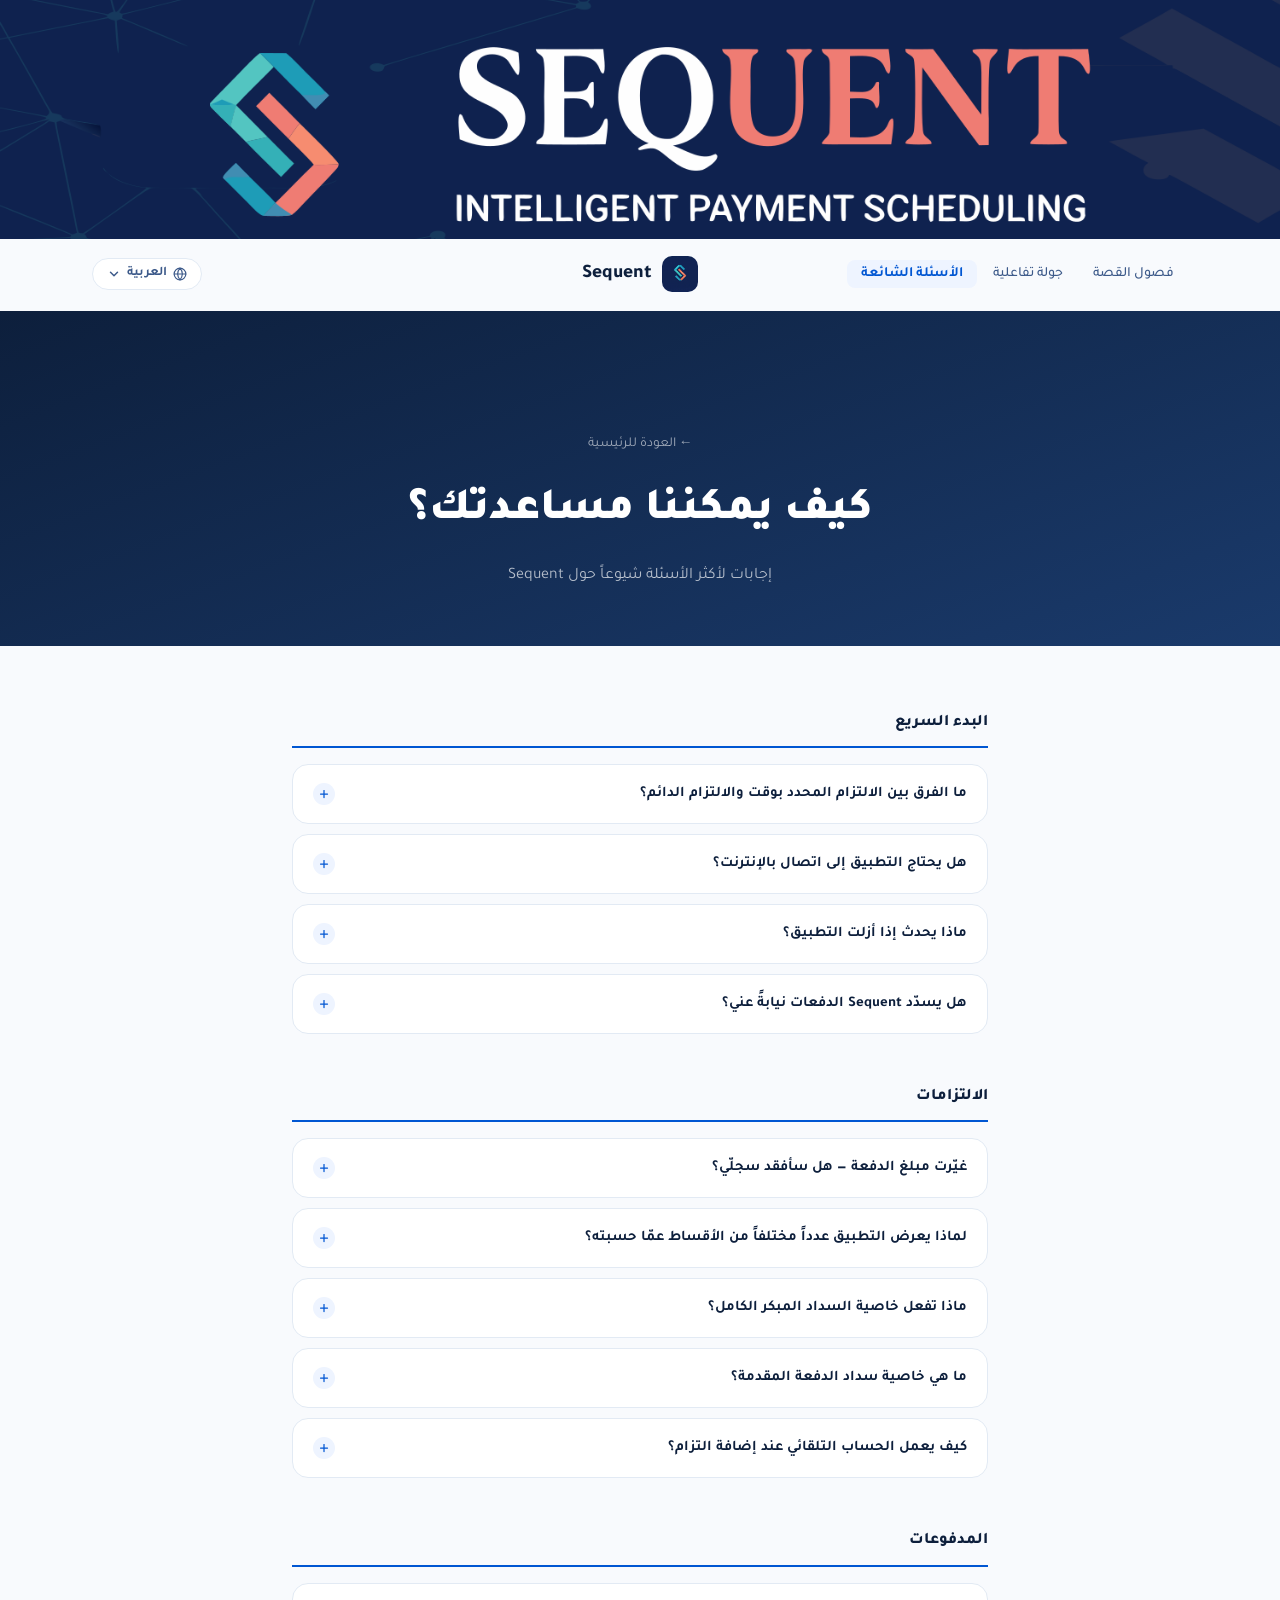
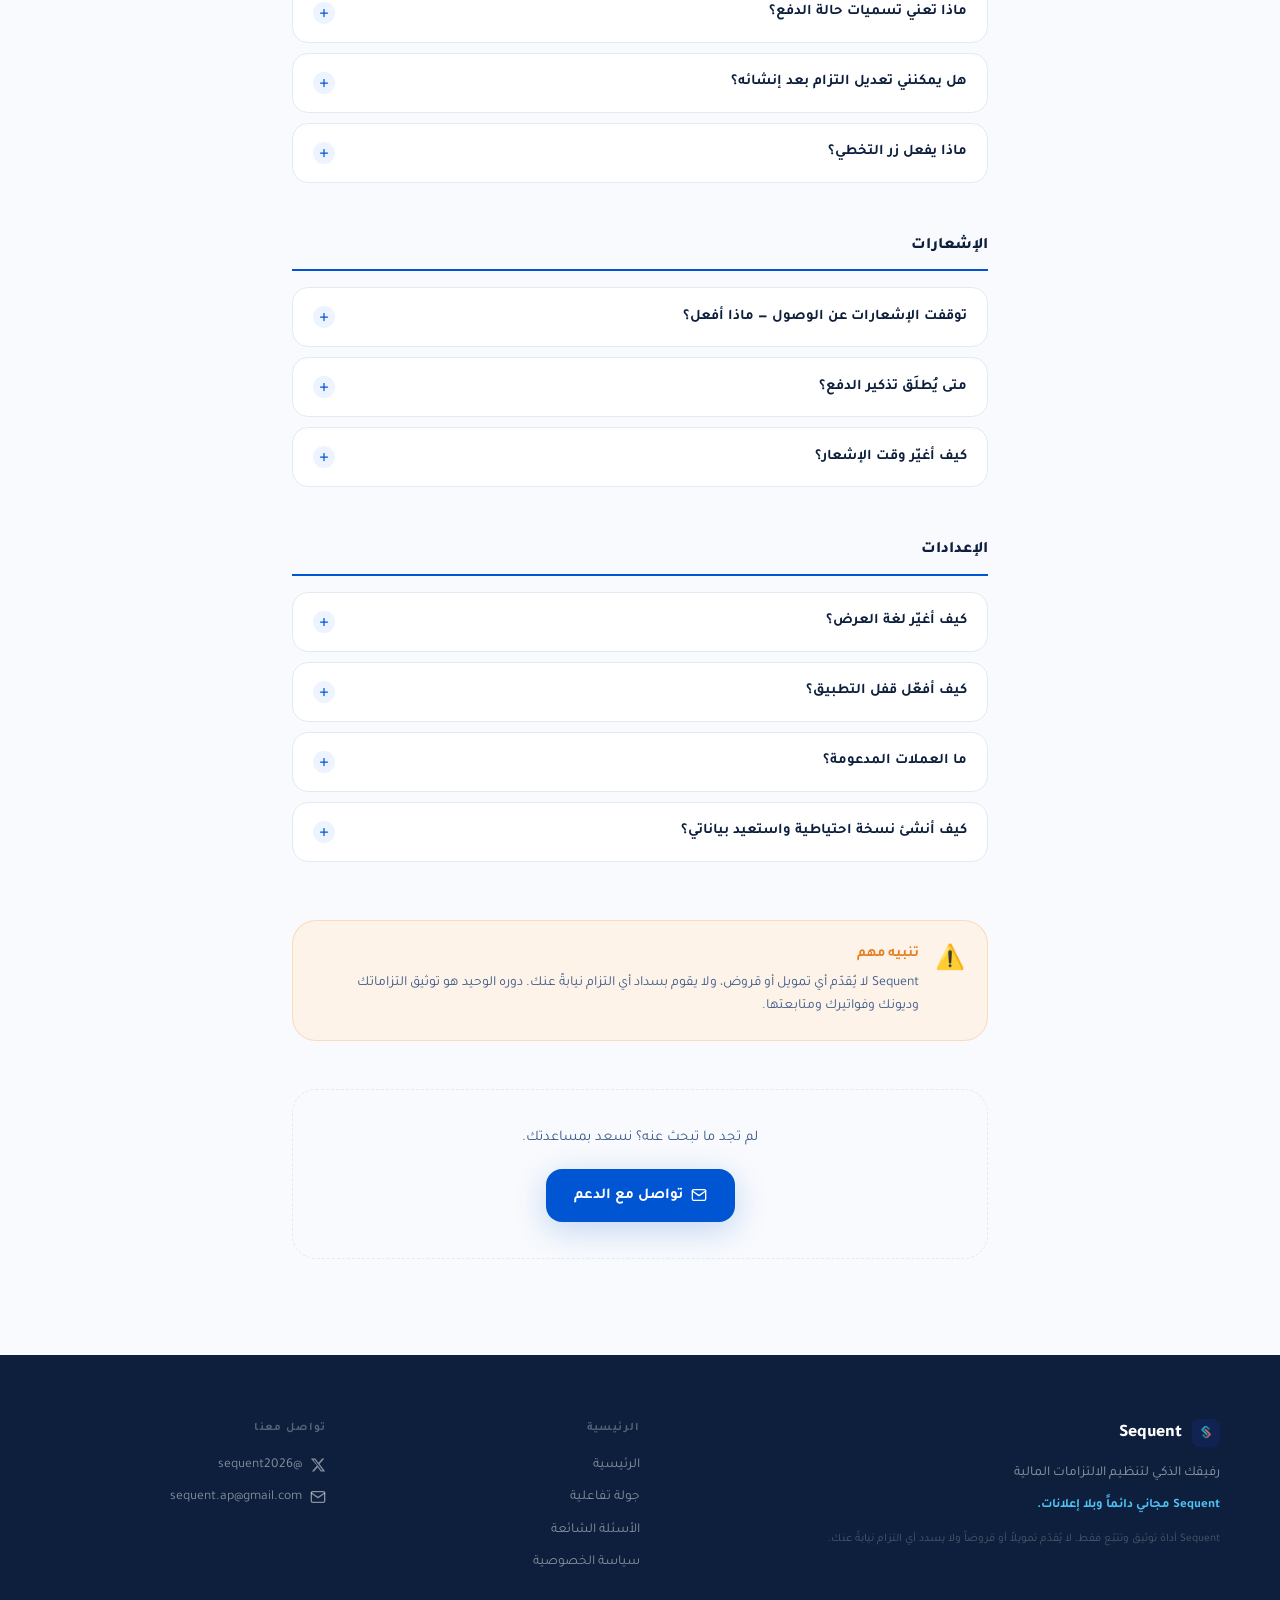
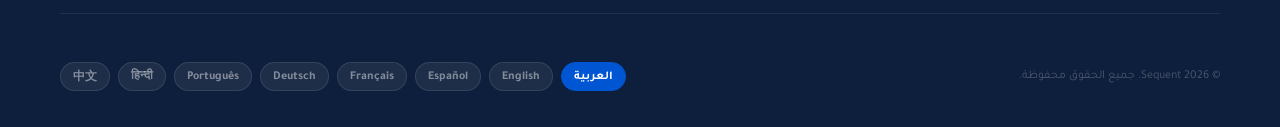
==== faq.html @ 50496442 "Update website: privacy page, i18n system, translations for 8 languages - Add privacy.html and css/p" ====
<!DOCTYPE html>
<html lang="ar" dir="rtl">
<head>
<meta charset="UTF-8">
<meta name="viewport" content="width=device-width, initial-scale=1.0">
<title>Sequent</title>
<script>
(function(){
  var l=localStorage.getItem('sq_lang')||'ar';
  document.documentElement.lang=l;
  document.documentElement.dir=l==='ar'?'rtl':'ltr';
})();
</script>
<link rel="stylesheet" href="css/main.css">
<link rel="stylesheet" href="css/faq.css">
<script src="i18n/ar.js" defer></script>
<script src="i18n/en.js" defer></script>
<script src="i18n/es.js" defer></script>
<script src="i18n/fr.js" defer></script>
<script src="i18n/de.js" defer></script>
<script src="i18n/pt.js" defer></script>
<script src="i18n/hi.js" defer></script>
<script src="i18n/zh.js" defer></script>
</head>
<body>

<div class="site-banner" id="site-banner">
  <img src="assets/images/banner.png" alt="Sequent">
</div>

<nav class="nav" id="main-nav">
  <div class="nav-inner">
    <ul class="nav-links">
      <li><a href="index.html#ch1" data-i18n="nav_story">فصول القصة</a></li>
      <li><a href="tour.html" data-i18n="nav_tour">جولة تفاعلية</a></li>
      <li><a href="faq.html" class="active" data-i18n="nav_faq">الأسئلة الشائعة</a></li>
    </ul>
    <a href="index.html" class="nav-logo">
      <img src="assets/images/app_icon.png" alt="Sequent">
      <span data-i18n="nav_logo_label">Sequent</span>
    </a>
    <div class="nav-actions">
      <div class="nav-lang-wrap">
        <button class="nav-lang-btn" id="lang-btn" aria-haspopup="true" aria-expanded="false">
          <svg viewBox="0 0 24 24" fill="none" stroke="currentColor" stroke-width="2" stroke-linecap="round" stroke-linejoin="round"><circle cx="12" cy="12" r="10"/><line x1="2" y1="12" x2="22" y2="12"/><path d="M12 2a15.3 15.3 0 0 1 4 10 15.3 15.3 0 0 1-4 10 15.3 15.3 0 0 1-4-10 15.3 15.3 0 0 1 4-10z"/></svg>
          <span id="lang-label">العربية</span>
          <svg viewBox="0 0 24 24" fill="none" stroke="currentColor" stroke-width="2.5" stroke-linecap="round" stroke-linejoin="round" width="12" height="12"><polyline points="6 9 12 15 18 9"/></svg>
        </button>
        <div class="nav-lang-dropdown" id="lang-dropdown">
          <button class="lang-opt" data-lang="ar">العربية</button>
          <button class="lang-opt" data-lang="en">English</button>
          <button class="lang-opt" data-lang="es">Español</button>
          <button class="lang-opt" data-lang="fr">Français</button>
          <button class="lang-opt" data-lang="de">Deutsch</button>
          <button class="lang-opt" data-lang="pt">Português</button>
          <button class="lang-opt" data-lang="hi">हिन्दी</button>
          <button class="lang-opt" data-lang="zh">中文</button>
        </div>
      </div>
      <button class="nav-hamburger" id="hamburger" aria-expanded="false">
        <span></span><span></span><span></span>
      </button>
    </div>
  </div>
</nav>
<div class="nav-mobile" id="mob-nav">
  <a href="index.html#ch1" data-i18n="nav_story">فصول القصة</a>
  <a href="tour.html" data-i18n="nav_tour">جولة تفاعلية</a>
  <a href="faq.html" data-i18n="nav_faq">الأسئلة الشائعة</a>
</div>

<header class="page-header">
  <div class="container">
    <a href="index.html" class="page-header-back" data-i18n="tour_back_home">← العودة للرئيسية</a>
    <h1 data-i18n="faq_hero_title">كيف يمكننا مساعدتك؟</h1>
    <p data-i18n="faq_hero_subtitle">إجابات لأكثر الأسئلة شيوعاً حول Sequent</p>
  </div>
</header>

<main class="faq-section">
  <div class="faq-wrap">
    <div class="faq-categories">

      <!-- البدء السريع -->
      <div>
        <h2 class="faq-cat-title" data-i18n="faq_cat_gs">البدء السريع</h2>
        <div class="faq-item">
          <button class="faq-q" aria-expanded="false">
            <span data-i18n="faq_gs_q1">ما الفرق بين الالتزام المحدد بوقت والالتزام الدائم؟</span>
            <span class="faq-icon"><svg viewBox="0 0 24 24" fill="none" stroke="currentColor" stroke-width="2.5" stroke-linecap="round" stroke-linejoin="round"><line x1="12" y1="5" x2="12" y2="19"/><line x1="5" y1="12" x2="19" y2="12"/></svg></span>
          </button>
          <div class="faq-a"><p data-i18n="faq_gs_a1">الالتزام المحدد بوقت له إجمالي دين ثابت وينتهي تلقائياً عند اكتمال السداد. أما الالتزام الدائم فلا تاريخ انتهاء له ويتكرر إلى أجل غير مسمى.</p></div>
        </div>
        <div class="faq-item">
          <button class="faq-q" aria-expanded="false">
            <span data-i18n="faq_gs_q2">هل يحتاج التطبيق إلى اتصال بالإنترنت؟</span>
            <span class="faq-icon"><svg viewBox="0 0 24 24" fill="none" stroke="currentColor" stroke-width="2.5" stroke-linecap="round" stroke-linejoin="round"><line x1="12" y1="5" x2="12" y2="19"/><line x1="5" y1="12" x2="19" y2="12"/></svg></span>
          </button>
          <div class="faq-a"><p data-i18n="faq_gs_a2">لا. يعمل Sequent بالكامل دون إنترنت. جميع بياناتك مخزنة بشكل خاص على جهازك.</p></div>
        </div>
        <div class="faq-item">
          <button class="faq-q" aria-expanded="false">
            <span data-i18n="faq_gs_q3">ماذا يحدث إذا أزلت التطبيق؟</span>
            <span class="faq-icon"><svg viewBox="0 0 24 24" fill="none" stroke="currentColor" stroke-width="2.5" stroke-linecap="round" stroke-linejoin="round"><line x1="12" y1="5" x2="12" y2="19"/><line x1="5" y1="12" x2="19" y2="12"/></svg></span>
          </button>
          <div class="faq-a"><p data-i18n="faq_gs_a3">ستُحذف بياناتك عند إزالة التطبيق ما لم تنشئ نسخة احتياطية أولاً.</p></div>
        </div>
        <div class="faq-item">
          <button class="faq-q" aria-expanded="false">
            <span data-i18n="faq_gs_q4">هل يسدّد Sequent الدفعات نيابةً عني؟</span>
            <span class="faq-icon"><svg viewBox="0 0 24 24" fill="none" stroke="currentColor" stroke-width="2.5" stroke-linecap="round" stroke-linejoin="round"><line x1="12" y1="5" x2="12" y2="19"/><line x1="5" y1="12" x2="19" y2="12"/></svg></span>
          </button>
          <div class="faq-a"><p data-i18n="faq_gs_a4">لا. Sequent أداة توثيق وتتبّع فقط. لا يُحوّل أموالاً ولا يتواصل مع أي جهة مالية.</p></div>
        </div>
      </div>

      <!-- الالتزامات -->
      <div>
        <h2 class="faq-cat-title" data-i18n="faq_cat_cm">الالتزامات</h2>
        <div class="faq-item">
          <button class="faq-q" aria-expanded="false">
            <span data-i18n="faq_cm_q1">غيّرت مبلغ الدفعة — هل سأفقد سجلّي؟</span>
            <span class="faq-icon"><svg viewBox="0 0 24 24" fill="none" stroke="currentColor" stroke-width="2.5" stroke-linecap="round" stroke-linejoin="round"><line x1="12" y1="5" x2="12" y2="19"/><line x1="5" y1="12" x2="19" y2="12"/></svg></span>
          </button>
          <div class="faq-a"><p data-i18n="faq_cm_a1">لا. يُعيد Sequent توليد الدفعات المستقبلية فقط. جميع الدفعات المسددة محفوظة بشكل دائم.</p></div>
        </div>
        <div class="faq-item">
          <button class="faq-q" aria-expanded="false">
            <span data-i18n="faq_cm_q2">لماذا يعرض التطبيق عدداً مختلفاً من الأقساط؟</span>
            <span class="faq-icon"><svg viewBox="0 0 24 24" fill="none" stroke="currentColor" stroke-width="2.5" stroke-linecap="round" stroke-linejoin="round"><line x1="12" y1="5" x2="12" y2="19"/><line x1="5" y1="12" x2="19" y2="12"/></svg></span>
          </button>
          <div class="faq-a"><p data-i18n="faq_cm_a2">يُقرّب Sequent دائماً للأعلى لضمان تغطية كامل الدين. القسط الأخير يُخفَّض تلقائياً.</p></div>
        </div>
        <div class="faq-item">
          <button class="faq-q" aria-expanded="false">
            <span data-i18n="faq_cm_q3">ماذا تفعل خاصية السداد المبكر الكامل؟</span>
            <span class="faq-icon"><svg viewBox="0 0 24 24" fill="none" stroke="currentColor" stroke-width="2.5" stroke-linecap="round" stroke-linejoin="round"><line x1="12" y1="5" x2="12" y2="19"/><line x1="5" y1="12" x2="19" y2="12"/></svg></span>
          </button>
          <div class="faq-a"><p data-i18n="faq_cm_a3">تُعلّم جميع الدفعات المخططة المتبقية كمسددة دفعة واحدة، وتُغلق الالتزام فوراً.</p></div>
        </div>
        <div class="faq-item">
          <button class="faq-q" aria-expanded="false">
            <span data-i18n="faq_cm_q4">ما هي خاصية سداد الدفعة المقدمة؟</span>
            <span class="faq-icon"><svg viewBox="0 0 24 24" fill="none" stroke="currentColor" stroke-width="2.5" stroke-linecap="round" stroke-linejoin="round"><line x1="12" y1="5" x2="12" y2="19"/><line x1="5" y1="12" x2="19" y2="12"/></svg></span>
          </button>
          <div class="faq-a"><p data-i18n="faq_cm_a4">تتيح لك اختيار عدة دفعات مستقبلية وتعليمها مسددة في خطوة واحدة.</p></div>
        </div>
        <div class="faq-item">
          <button class="faq-q" aria-expanded="false">
            <span data-i18n="faq_cm_q5">كيف يعمل الحساب التلقائي عند إضافة التزام؟</span>
            <span class="faq-icon"><svg viewBox="0 0 24 24" fill="none" stroke="currentColor" stroke-width="2.5" stroke-linecap="round" stroke-linejoin="round"><line x1="12" y1="5" x2="12" y2="19"/><line x1="5" y1="12" x2="19" y2="12"/></svg></span>
          </button>
          <div class="faq-a"><p data-i18n="faq_cm_a5">عند ملء أي حقلين من الثلاثة يُحسب الثالث تلقائياً.</p></div>
        </div>
      </div>

      <!-- المدفوعات -->
      <div>
        <h2 class="faq-cat-title" data-i18n="faq_cat_py">المدفوعات</h2>
        <div class="faq-item">
          <button class="faq-q" aria-expanded="false">
            <span data-i18n="faq_py_q1">ماذا تعني تسميات حالة الدفع؟</span>
            <span class="faq-icon"><svg viewBox="0 0 24 24" fill="none" stroke="currentColor" stroke-width="2.5" stroke-linecap="round" stroke-linejoin="round"><line x1="12" y1="5" x2="12" y2="19"/><line x1="5" y1="12" x2="19" y2="12"/></svg></span>
          </button>
          <div class="faq-a"><p data-i18n="faq_py_a1">مجدول: لم يحلّ موعده. مسدد: تمّ سداده. متأخر: تجاوز موعده. جزئي: سُدِّد جزء منه. متجاوَز: تم تجاوزه يدوياً.</p></div>
        </div>
        <div class="faq-item">
          <button class="faq-q" aria-expanded="false">
            <span data-i18n="faq_py_q2">هل يمكنني تعديل التزام بعد إنشائه؟</span>
            <span class="faq-icon"><svg viewBox="0 0 24 24" fill="none" stroke="currentColor" stroke-width="2.5" stroke-linecap="round" stroke-linejoin="round"><line x1="12" y1="5" x2="12" y2="19"/><line x1="5" y1="12" x2="19" y2="12"/></svg></span>
          </button>
          <div class="faq-a"><p data-i18n="faq_py_a2">نعم. افتح الالتزام، اضغط تعديل. سيُعيد التطبيق احتساب الجدول المتبقي تلقائياً.</p></div>
        </div>
        <div class="faq-item">
          <button class="faq-q" aria-expanded="false">
            <span data-i18n="faq_py_q3">ماذا يفعل زر التخطي؟</span>
            <span class="faq-icon"><svg viewBox="0 0 24 24" fill="none" stroke="currentColor" stroke-width="2.5" stroke-linecap="round" stroke-linejoin="round"><line x1="12" y1="5" x2="12" y2="19"/><line x1="5" y1="12" x2="19" y2="12"/></svg></span>
          </button>
          <div class="faq-a"><p data-i18n="faq_py_a3">التخطي يؤجّل الدفعة دون اعتبارها مسددة أو متأخرة.</p></div>
        </div>
      </div>

      <!-- الإشعارات -->
      <div>
        <h2 class="faq-cat-title" data-i18n="faq_cat_nt">الإشعارات</h2>
        <div class="faq-item">
          <button class="faq-q" aria-expanded="false">
            <span data-i18n="faq_nt_q1">توقفت الإشعارات — ماذا أفعل؟</span>
            <span class="faq-icon"><svg viewBox="0 0 24 24" fill="none" stroke="currentColor" stroke-width="2.5" stroke-linecap="round" stroke-linejoin="round"><line x1="12" y1="5" x2="12" y2="19"/><line x1="5" y1="12" x2="19" y2="12"/></svg></span>
          </button>
          <div class="faq-a"><p data-i18n="faq_nt_a1">اذهب إلى إعدادات الجهاز ← البطارية ← تحسين البطارية، وابحث عن Sequent واضبطه على "بدون تحسين".</p></div>
        </div>
        <div class="faq-item">
          <button class="faq-q" aria-expanded="false">
            <span data-i18n="faq_nt_q2">متى يُطلَق تذكير الدفع؟</span>
            <span class="faq-icon"><svg viewBox="0 0 24 24" fill="none" stroke="currentColor" stroke-width="2.5" stroke-linecap="round" stroke-linejoin="round"><line x1="12" y1="5" x2="12" y2="19"/><line x1="5" y1="12" x2="19" y2="12"/></svg></span>
          </button>
          <div class="faq-a"><p data-i18n="faq_nt_a2">قبل يوم واحد من تاريخ الاستحقاق، في وقت الإشعار الذي اخترته في الإعدادات.</p></div>
        </div>
        <div class="faq-item">
          <button class="faq-q" aria-expanded="false">
            <span data-i18n="faq_nt_q3">كيف أغيّر وقت الإشعار؟</span>
            <span class="faq-icon"><svg viewBox="0 0 24 24" fill="none" stroke="currentColor" stroke-width="2.5" stroke-linecap="round" stroke-linejoin="round"><line x1="12" y1="5" x2="12" y2="19"/><line x1="5" y1="12" x2="19" y2="12"/></svg></span>
          </button>
          <div class="faq-a"><p data-i18n="faq_nt_a3">اذهب إلى الإعدادات داخل التطبيق وحدّث وقت الإشعار المفضل لديك.</p></div>
        </div>
      </div>

      <!-- الإعدادات -->
      <div>
        <h2 class="faq-cat-title" data-i18n="faq_cat_st">الإعدادات</h2>
        <div class="faq-item">
          <button class="faq-q" aria-expanded="false">
            <span data-i18n="faq_st_q1">كيف أغيّر لغة العرض؟</span>
            <span class="faq-icon"><svg viewBox="0 0 24 24" fill="none" stroke="currentColor" stroke-width="2.5" stroke-linecap="round" stroke-linejoin="round"><line x1="12" y1="5" x2="12" y2="19"/><line x1="5" y1="12" x2="19" y2="12"/></svg></span>
          </button>
          <div class="faq-a"><p data-i18n="faq_st_a1">افتح الإعدادات واختر لغتك المفضلة. تتغير جميع نصوص التطبيق فوراً.</p></div>
        </div>
        <div class="faq-item">
          <button class="faq-q" aria-expanded="false">
            <span data-i18n="faq_st_q2">كيف أفعّل قفل التطبيق؟</span>
            <span class="faq-icon"><svg viewBox="0 0 24 24" fill="none" stroke="currentColor" stroke-width="2.5" stroke-linecap="round" stroke-linejoin="round"><line x1="12" y1="5" x2="12" y2="19"/><line x1="5" y1="12" x2="19" y2="12"/></svg></span>
          </button>
          <div class="faq-a"><p data-i18n="faq_st_a2">اذهب إلى الإعدادات وفعّل قفل التطبيق. اختر البصمة/الوجه أو رمز PIN.</p></div>
        </div>
        <div class="faq-item">
          <button class="faq-q" aria-expanded="false">
            <span data-i18n="faq_st_q3">ما العملات المدعومة؟</span>
            <span class="faq-icon"><svg viewBox="0 0 24 24" fill="none" stroke="currentColor" stroke-width="2.5" stroke-linecap="round" stroke-linejoin="round"><line x1="12" y1="5" x2="12" y2="19"/><line x1="5" y1="12" x2="19" y2="12"/></svg></span>
          </button>
          <div class="faq-a"><p data-i18n="faq_st_a3">يدعم Sequent 59 عملة تشمل العملات العربية والغربية ولاتينية وآسيوية وأفريقية.</p></div>
        </div>
        <div class="faq-item">
          <button class="faq-q" aria-expanded="false">
            <span data-i18n="faq_st_q4">كيف أنشئ نسخة احتياطية؟</span>
            <span class="faq-icon"><svg viewBox="0 0 24 24" fill="none" stroke="currentColor" stroke-width="2.5" stroke-linecap="round" stroke-linejoin="round"><line x1="12" y1="5" x2="12" y2="19"/><line x1="5" y1="12" x2="19" y2="12"/></svg></span>
          </button>
          <div class="faq-a"><p data-i18n="faq_st_a4">اذهب إلى الإعدادات ← النسخ الاحتياطي والاستعادة. يمكنك الإنشاء يدوياً أو تلقائياً كل أسبوع.</p></div>
        </div>
      </div>

      <div class="faq-disclaimer">
        <div class="faq-disclaimer-icon">⚠️</div>
        <div>
          <div class="faq-disclaimer-title" data-i18n="disclaimer_title">تنبيه مهم</div>
          <div class="faq-disclaimer-body" data-i18n="disclaimer_body">Sequent لا يُقدّم أي تمويل أو قروض، ولا يقوم بسداد أي التزام نيابةً عنك.</div>
        </div>
      </div>

      <div class="faq-contact">
        <p data-i18n="faq_contact_prompt">لم تجد ما تبحث عنه؟ نسعد بمساعدتك.</p>
        <a href="mailto:sequent.ap@gmail.com" class="btn-primary">
          <svg width="16" height="16" viewBox="0 0 24 24" fill="none" stroke="currentColor" stroke-width="2" stroke-linecap="round" stroke-linejoin="round"><path d="M4 4h16c1.1 0 2 .9 2 2v12c0 1.1-.9 2-2 2H4c-1.1 0-2-.9-2-2V6c0-1.1.9-2 2-2z"/><polyline points="22,6 12,13 2,6"/></svg>
          <span data-i18n="faq_contact_button">تواصل مع الدعم</span>
        </a>
      </div>

    </div>
  </div>
</main>

<footer class="footer">
  <div class="footer-top">
    <div>
      <div class="footer-logo"><img src="assets/images/app_icon.png" alt="Sequent"><span data-i18n="nav_logo_label">Sequent</span></div>
      <p class="footer-tagline" data-i18n="footer_tagline">رفيقك الذكي لتنظيم الالتزامات المالية.</p>
      <p class="footer-free" data-i18n="footer_free">✦ Sequent مجاني دائماً وبلا إعلانات.</p>
      <p class="footer-disc" data-i18n="footer_disclaimer">Sequent أداة توثيق وتتبع فقط.</p>
    </div>
    <div>
      <div class="footer-col-title" data-i18n="nav_home">تصفح</div>
      <div class="footer-links">
        <a href="index.html" data-i18n="footer_home">الرئيسية</a>
        <a href="tour.html" data-i18n="footer_tour">جولة تفاعلية</a>
        <a href="faq.html" data-i18n="footer_faq">الأسئلة الشائعة</a>
        <a href="privacy.html" data-i18n="footer_privacy">سياسة الخصوصية</a>
      </div>
    </div>
    <div>
      <div class="footer-col-title" data-i18n="footer_contact">تواصل معنا</div>
      <a href="https://x.com/sequent2026" target="_blank" rel="noopener" class="footer-social-link">
        <svg viewBox="0 0 24 24" fill="currentColor"><path d="M18.244 2.25h3.308l-7.227 8.26 8.502 11.24H16.17l-4.714-6.231-5.401 6.231H2.746l7.73-8.835L1.254 2.25H8.08l4.713 6.231zm-1.161 17.52h1.833L7.084 4.126H5.117z"/></svg>
        @sequent2026
      </a>
      <a href="mailto:sequent.ap@gmail.com" class="footer-social-link">
        <svg viewBox="0 0 24 24" fill="none" stroke="currentColor" stroke-width="2" stroke-linecap="round" stroke-linejoin="round"><path d="M4 4h16c1.1 0 2 .9 2 2v12c0 1.1-.9 2-2 2H4c-1.1 0-2-.9-2-2V6c0-1.1.9-2 2-2z"/><polyline points="22,6 12,13 2,6"/></svg>
        sequent.ap@gmail.com
      </a>
    </div>
  </div>
  <div class="footer-bottom">
    <span class="footer-rights" data-i18n="footer_rights">© 2026 Sequent.</span>
    <div class="footer-langs-list">
      <button class="footer-lang-item" data-lang="ar">العربية</button>
      <button class="footer-lang-item" data-lang="en">English</button>
      <button class="footer-lang-item" data-lang="es">Español</button>
      <button class="footer-lang-item" data-lang="fr">Français</button>
      <button class="footer-lang-item" data-lang="de">Deutsch</button>
      <button class="footer-lang-item" data-lang="pt">Português</button>
      <button class="footer-lang-item" data-lang="hi">हिन्दी</button>
      <button class="footer-lang-item" data-lang="zh">中文</button>
    </div>
  </div>
</footer>

<script src="js/main.js"></script>
<script>
document.querySelectorAll('.faq-q').forEach(btn => {
  btn.addEventListener('click', () => {
    const isOpen = btn.getAttribute('aria-expanded') === 'true';
    document.querySelectorAll('.faq-q').forEach(b => {
      b.setAttribute('aria-expanded','false');
      b.nextElementSibling.classList.remove('open');
    });
    if (!isOpen) {
      btn.setAttribute('aria-expanded','true');
      btn.nextElementSibling.classList.add('open');
    }
  });
});
</script>
</body>
</html>
---- css/main.css ----
/* ============================================================
   SEQUENT — Shared CSS (all pages)
   Light background + App Identity Colors + Tajawal font
   ============================================================ */
@import url('https://fonts.googleapis.com/css2?family=Tajawal:wght@300;400;500;700;800;900&display=swap');

:root {
  --navy:        #0D1F3C;
  --blue:        #0056D2;
  --blue-h:      #1A73E8;
  --blue-faint:  #EEF4FF;
  --blue-faint2: #E4EFFE;
  --gold:        #C9A84C;
  --gold-faint:  #FBF5E6;
  --bg:          #F8FAFD;
  --bg-gray:     #F1F4F9;
  --bg-white:    #FFFFFF;
  --text:        #0D1F3C;
  --text-2:      #3D5A8A;
  --text-3:      #7A90B0;
  --border:      #E2EAF4;
  --success:     #1A9E5A;
  --success-bg:  #E8F7EF;
  --danger:      #C0392B;
  --danger-bg:   #FDECEA;
  --warning:     #E67E22;
  --warning-bg:  #FEF3E8;
  --sh-sm:  0 2px 12px rgba(13,31,60,0.06);
  --sh-md:  0 8px 40px rgba(13,31,60,0.10);
  --sh-lg:  0 24px 80px rgba(13,31,60,0.14);
  --sh-blue:0 8px 32px rgba(0,86,210,0.22);
  --r-sm: 8px; --r-md: 16px; --r-lg: 24px; --r-xl: 36px; --r-pill: 999px;
  --nav-h: 72px;
  --t: 0.25s cubic-bezier(0.4,0,0.2,1);
  --container: 1160px;
}

/* ── Reset ── */
*,*::before,*::after { box-sizing:border-box; margin:0; padding:0; }
html { scroll-behavior:smooth; }
body {
  font-family:'Tajawal',sans-serif;
  background:var(--bg); color:var(--text);
  line-height:1.65; overflow-x:hidden;
  -webkit-font-smoothing:antialiased;
}
img { display:block; max-width:100%; }
a { text-decoration:none; color:inherit; }
button { cursor:pointer; font-family:'Tajawal',sans-serif; }
ul { list-style:none; }

/* ── Container ── */
.container { max-width:var(--container); margin:0 auto; padding:0 32px; }

/* ── Buttons ── */
.btn-primary {
  display:inline-flex; align-items:center; gap:8px;
  background:var(--blue); color:#fff;
  padding:14px 28px; border-radius:var(--r-md); border:none;
  font-weight:700; font-size:0.95rem;
  box-shadow:var(--sh-blue); transition:all var(--t);
}
.btn-primary:hover { background:var(--navy); box-shadow:0 12px 40px rgba(13,31,60,0.25); transform:translateY(-2px); }
.btn-outline {
  display:inline-flex; align-items:center; gap:8px;
  background:transparent; color:var(--blue);
  padding:14px 28px; border-radius:var(--r-md);
  border:2px solid var(--blue);
  font-weight:600; font-size:0.95rem; transition:all var(--t);
}
.btn-outline:hover { background:var(--blue); color:#fff; transform:translateY(-2px); }

/* ── Banner ── */
.site-banner {
  width:100%;
  overflow:hidden;
  transform:translateY(0);
  opacity:1;
  transition:transform 0.45s ease, opacity 0.4s ease;
  will-change:transform, opacity;
  line-height:0;
}
.site-banner.hidden {
  transform:translateY(-100%);
  opacity:0;
  pointer-events:none;
}
.site-banner img {
  width:100%;
  height:auto;
  aspect-ratio:1500/280;
  object-fit:cover;
  object-position:center center;
  display:block;
}

/* ── NAV ── */
.nav {
  position:sticky; top:0; z-index:200;
  height:var(--nav-h);
  background:rgba(248,250,253,0.96);
  backdrop-filter:blur(20px); -webkit-backdrop-filter:blur(20px);
  border-bottom:1px solid transparent;
  transition:border-color var(--t), box-shadow var(--t);
}
.nav.scrolled { border-bottom-color:var(--border); box-shadow:var(--sh-sm); }
.nav-inner {
  max-width:var(--container); margin:0 auto; padding:0 32px;
  height:100%;
  display:grid; grid-template-columns:1fr auto 1fr; align-items:center; gap:24px;
}
.nav-links { display:flex; align-items:center; gap:2px; justify-content:flex-start; }
.nav-links a {
  font-size:0.88rem; font-weight:500; color:var(--text-2);
  padding:7px 14px; border-radius:var(--r-sm); transition:all var(--t);
}
.nav-links a:hover { color:var(--blue); background:var(--blue-faint); }
.nav-links a.active { color:var(--blue); background:var(--blue-faint); font-weight:700; }
.nav-logo {
  display:flex; align-items:center; gap:10px;
  justify-content:center; font-weight:800; font-size:1.2rem; color:var(--navy);
}
.nav-logo img { width:36px; height:36px; border-radius:10px; }
.nav-actions { display:flex; align-items:center; gap:10px; justify-content:flex-end; }
.nav-lang-wrap { position:relative; }
.nav-lang-btn {
  display:flex; align-items:center; gap:6px;
  background:var(--bg-white); border:1.5px solid var(--border);
  color:var(--text-2); font-size:0.82rem; font-weight:600;
  padding:7px 14px; border-radius:var(--r-pill); transition:all var(--t);
}
.nav-lang-btn:hover { border-color:var(--blue); color:var(--blue); }
.nav-lang-btn svg { width:14px; height:14px; flex-shrink:0; }
.nav-lang-dropdown {
  display:none; position:absolute;
  top:calc(100% + 8px); inset-inline-end:0;
  background:var(--bg-white); border:1px solid var(--border);
  border-radius:var(--r-md); box-shadow:var(--sh-lg);
  padding:6px; min-width:160px; z-index:300;
}
.nav-lang-dropdown.open { display:block; animation:drop-in 0.18s ease; }
@keyframes drop-in { from{opacity:0;transform:translateY(-6px);}to{opacity:1;transform:translateY(0);} }
.lang-opt {
  display:flex; align-items:center; width:100%;
  padding:9px 12px; border-radius:var(--r-sm);
  font-size:0.85rem; font-weight:500; color:var(--text-2);
  background:none; border:none; text-align:start; transition:all var(--t);
}
.lang-opt:hover { background:var(--blue-faint); color:var(--blue); }
.lang-opt.active { color:var(--blue); font-weight:700; }
.nav-hamburger {
  display:none; flex-direction:column; gap:5px;
  background:none; border:none; padding:8px;
}
.nav-hamburger span { display:block; width:22px; height:2px; background:var(--navy); border-radius:2px; transition:all var(--t); }

/* Mobile nav — روابط فقط بدون اللغات */
.nav-mobile {
  display:none; position:fixed; top:var(--nav-h); inset-inline:0;
  background:var(--bg-white); border-bottom:1px solid var(--border);
  padding:8px 24px 20px; z-index:201; box-shadow:var(--sh-md);
}
.nav-mobile.open { display:block; }
.nav-mobile a {
  display:block; padding:13px 0; font-size:1rem; font-weight:500;
  color:var(--text); border-bottom:1px solid var(--border); transition:color var(--t);
}
.nav-mobile a:last-of-type { border-bottom:none; }
.nav-mobile a:hover { color:var(--blue); }

/* ── Page Header (for inner pages) ── */
.page-header {
  background:linear-gradient(160deg, var(--navy) 0%, #1A3A6B 100%);
  padding:calc(var(--nav-h) + 48px) 32px 56px;
  text-align:center; color:#fff;
}
.page-header-back {
  display:inline-flex; align-items:center; gap:6px;
  font-size:0.85rem; color:rgba(255,255,255,0.6);
  margin-bottom:20px; transition:color var(--t);
}
.page-header-back:hover { color:#fff; }
.page-header h1 {
  font-size:clamp(1.8rem,4vw,2.8rem); font-weight:900;
  color:#fff; margin-bottom:14px;
}
.page-header p { font-size:1rem; color:rgba(255,255,255,0.68); max-width:500px; margin:0 auto; }

/* ── Footer ── */
.footer { background:var(--navy); color:rgba(255,255,255,0.65); padding:64px 32px 36px; }
.footer-top {
  max-width:var(--container); margin:0 auto;
  display:grid; grid-template-columns:2fr 1fr 1fr;
  gap:48px; margin-bottom:48px; padding-bottom:40px;
  border-bottom:1px solid rgba(255,255,255,0.08);
}
.footer-logo { display:flex; align-items:center; gap:10px; font-weight:800; font-size:1.1rem; color:#fff; margin-bottom:14px; }
.footer-logo img { width:28px; height:28px; border-radius:8px; }
.footer-tagline { font-size:0.85rem; color:rgba(255,255,255,0.55); line-height:1.7; margin-bottom:10px; }
.footer-free { font-size:0.8rem; font-weight:700; color:#4FC3F7; margin-bottom:14px; }
.footer-disc { font-size:0.72rem; color:rgba(255,255,255,0.25); line-height:1.65; }
.footer-col-title { font-size:0.72rem; font-weight:700; text-transform:uppercase; letter-spacing:0.1em; color:rgba(255,255,255,0.3); margin-bottom:16px; }
.footer-links { display:flex; flex-direction:column; gap:10px; }
.footer-links a { font-size:0.85rem; color:rgba(255,255,255,0.5); transition:color var(--t); }
.footer-links a:hover { color:#fff; }
.footer-social-link { display:flex; align-items:center; gap:8px; font-size:0.85rem; color:rgba(255,255,255,0.5); transition:color var(--t); margin-bottom:10px; }
.footer-social-link:hover { color:#fff; }
.footer-social-link svg { width:16px; height:16px; flex-shrink:0; }
.footer-bottom {
  max-width:var(--container); margin:0 auto;
  display:flex; align-items:center; justify-content:space-between;
  flex-wrap:wrap; gap:16px;
}
.footer-rights { font-size:0.75rem; color:rgba(255,255,255,0.25); }

/* Footer language list */
.footer-langs-list { display:flex; flex-wrap:wrap; gap:8px; }
.footer-lang-item {
  background:rgba(255,255,255,0.07); border:1px solid rgba(255,255,255,0.1);
  color:rgba(255,255,255,0.45); font-size:0.75rem; font-weight:600;
  padding:5px 12px; border-radius:var(--r-pill); transition:all var(--t);
}
.footer-lang-item:hover { background:rgba(255,255,255,0.14); color:#fff; }
.footer-lang-item.active { background:var(--blue); border-color:var(--blue); color:#fff; }

/* ── Scroll Reveal ── */
.reveal { opacity:0; transform:translateY(28px); transition:opacity 0.65s ease,transform 0.65s ease; }
.reveal.on { opacity:1; transform:none; }
.d1{transition-delay:0.08s;} .d2{transition-delay:0.16s;}
.d3{transition-delay:0.24s;} .d4{transition-delay:0.32s;}

/* ── Responsive ── */
@media(max-width:1023px){
  .nav-links { display:none; }
  .nav-hamburger { display:flex; }
  .nav-inner { grid-template-columns:auto 1fr auto; }
  .nav-logo { justify-content:flex-start; }
  .footer-top { grid-template-columns:1fr 1fr; }
}
@media(max-width:639px){
  :root { --nav-h:64px; }
  .container { padding:0 20px; }
  .footer-top { grid-template-columns:1fr; gap:32px; }
  .footer { padding:48px 20px 28px; }
  /* صور الجوال متناسبة */
  img { height:auto; width:100%; object-fit:contain; }
  .ch-screen img,
  .phone-screen img,
  .step-screen img { object-fit:cover; }
}
---- css/faq.css ----
/* ============================================================
   SEQUENT — FAQ Page CSS
   ============================================================ */

.faq-section { padding:64px 0 96px; }
.faq-wrap { max-width:760px; margin:0 auto; padding:0 32px; }
.faq-categories { display:flex; flex-direction:column; gap:40px; }

.faq-cat-title {
  font-size:1rem; font-weight:800; color:var(--navy);
  margin-bottom:16px; padding-bottom:10px;
  border-bottom:2px solid var(--blue);
}

.faq-item {
  border:1px solid var(--border); border-radius:var(--r-md);
  overflow:hidden; margin-bottom:10px; background:var(--bg-white);
}
.faq-q {
  width:100%; display:flex; align-items:center;
  justify-content:space-between; gap:16px;
  padding:18px 20px; background:none; border:none;
  text-align:start; font-size:0.92rem; font-weight:600;
  color:var(--text); transition:all var(--t); cursor:pointer;
}
.faq-q:hover { background:var(--blue-faint); color:var(--blue); }
.faq-q[aria-expanded="true"] { background:var(--blue-faint); color:var(--blue); }
.faq-icon {
  width:22px; height:22px; flex-shrink:0; border-radius:50%;
  background:var(--blue-faint); display:flex; align-items:center; justify-content:center;
  transition:transform var(--t), background var(--t);
}
.faq-icon svg { width:12px; height:12px; stroke:var(--blue); }
.faq-q[aria-expanded="true"] .faq-icon { transform:rotate(45deg); background:var(--blue); }
.faq-q[aria-expanded="true"] .faq-icon svg { stroke:#fff; }
.faq-a { max-height:0; overflow:hidden; transition:max-height 0.3s ease; }
.faq-a.open { max-height:600px; }
.faq-a p {
  padding:14px 20px 18px;
  font-size:0.9rem; color:var(--text-2); line-height:1.75;
  border-top:1px solid var(--border);
}

.faq-disclaimer {
  display:flex; gap:16px;
  background:var(--warning-bg);
  border:1px solid rgba(230,126,34,0.2);
  border-radius:var(--r-lg); padding:22px; margin-top:8px;
}
.faq-disclaimer-icon { font-size:1.5rem; flex-shrink:0; }
.faq-disclaimer-title { font-weight:700; color:var(--warning); margin-bottom:6px; font-size:0.9rem; }
.faq-disclaimer-body { font-size:0.87rem; color:var(--text-2); line-height:1.65; }

.faq-contact {
  text-align:center; padding:36px 24px;
  border:1.5px dashed var(--border); border-radius:var(--r-lg); margin-top:8px;
}
.faq-contact p { color:var(--text-2); margin-bottom:18px; font-size:0.92rem; }

@media(max-width:639px){
  .faq-wrap { padding:0 20px; }
  .faq-section { padding:48px 0 72px; }
  .faq-q { font-size:0.85rem; padding:14px 16px; }
  .faq-a p { padding:12px 16px 14px; font-size:0.87rem; }
}
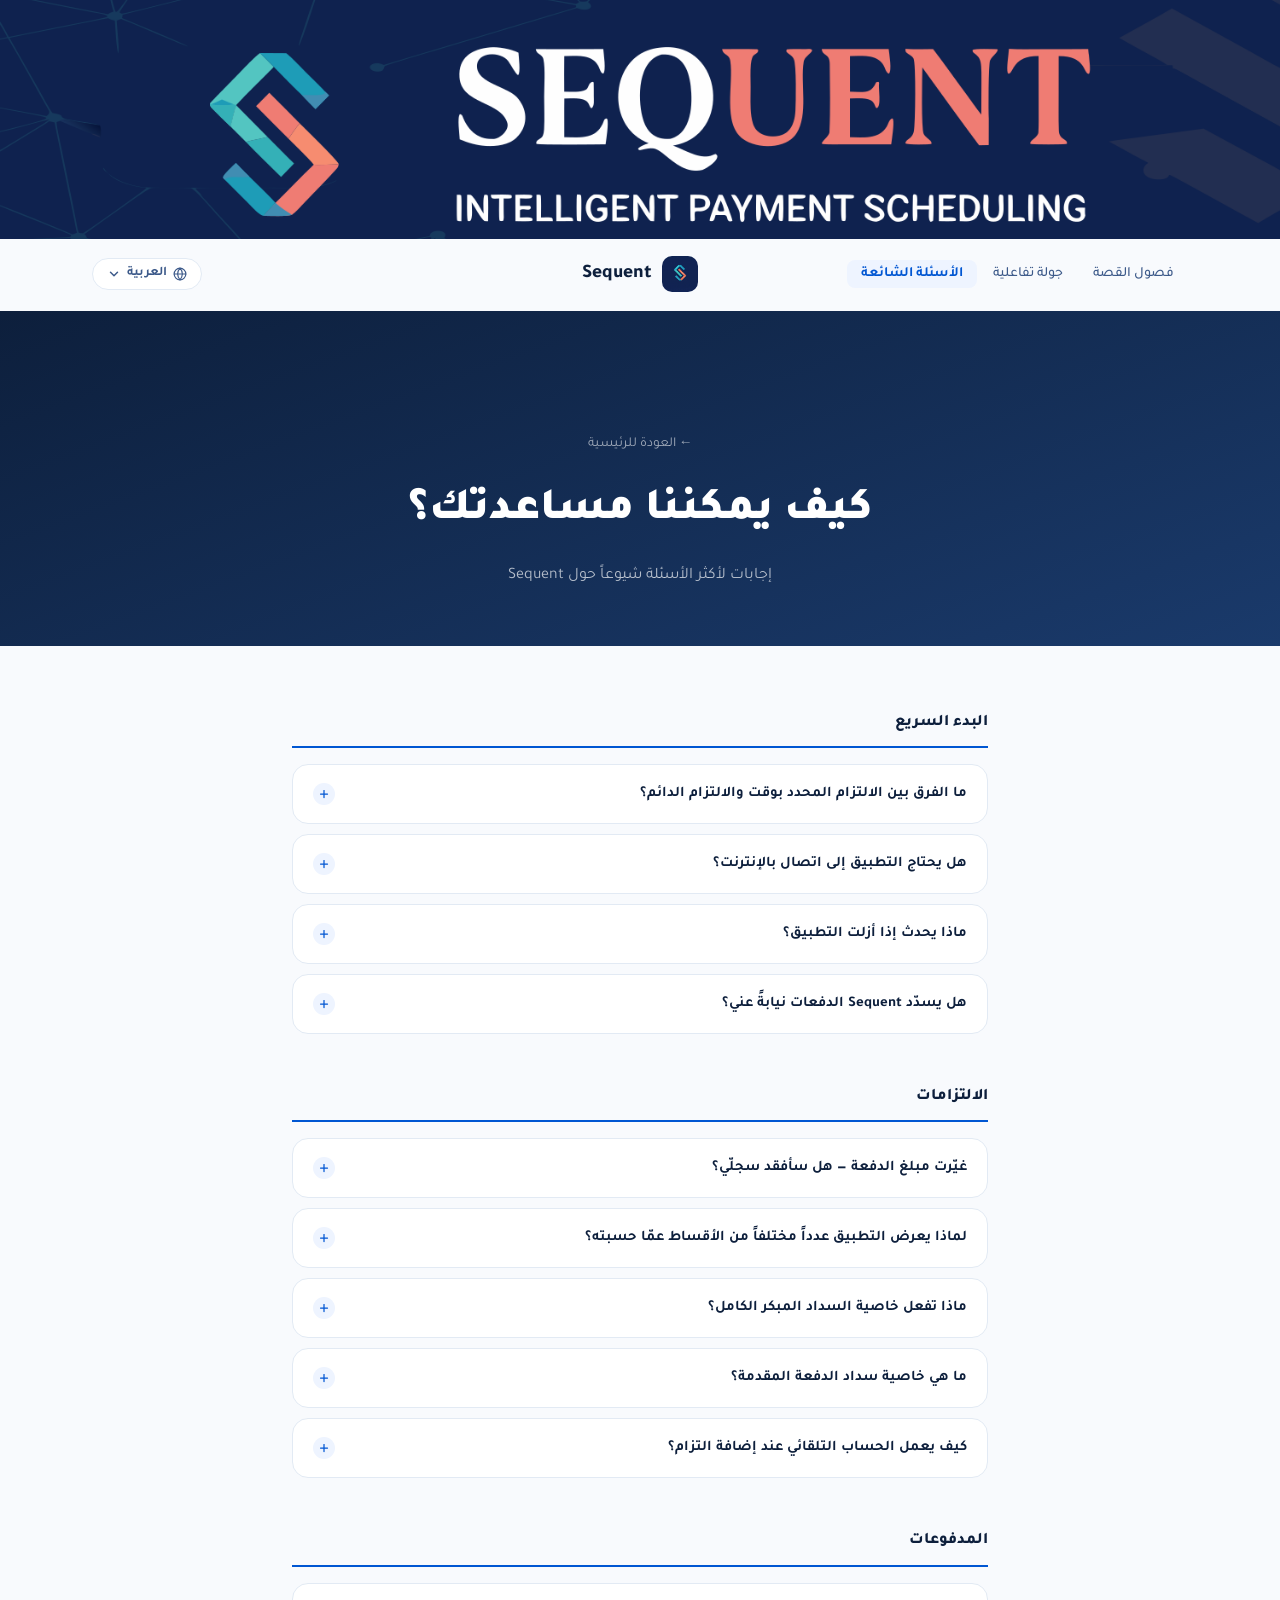
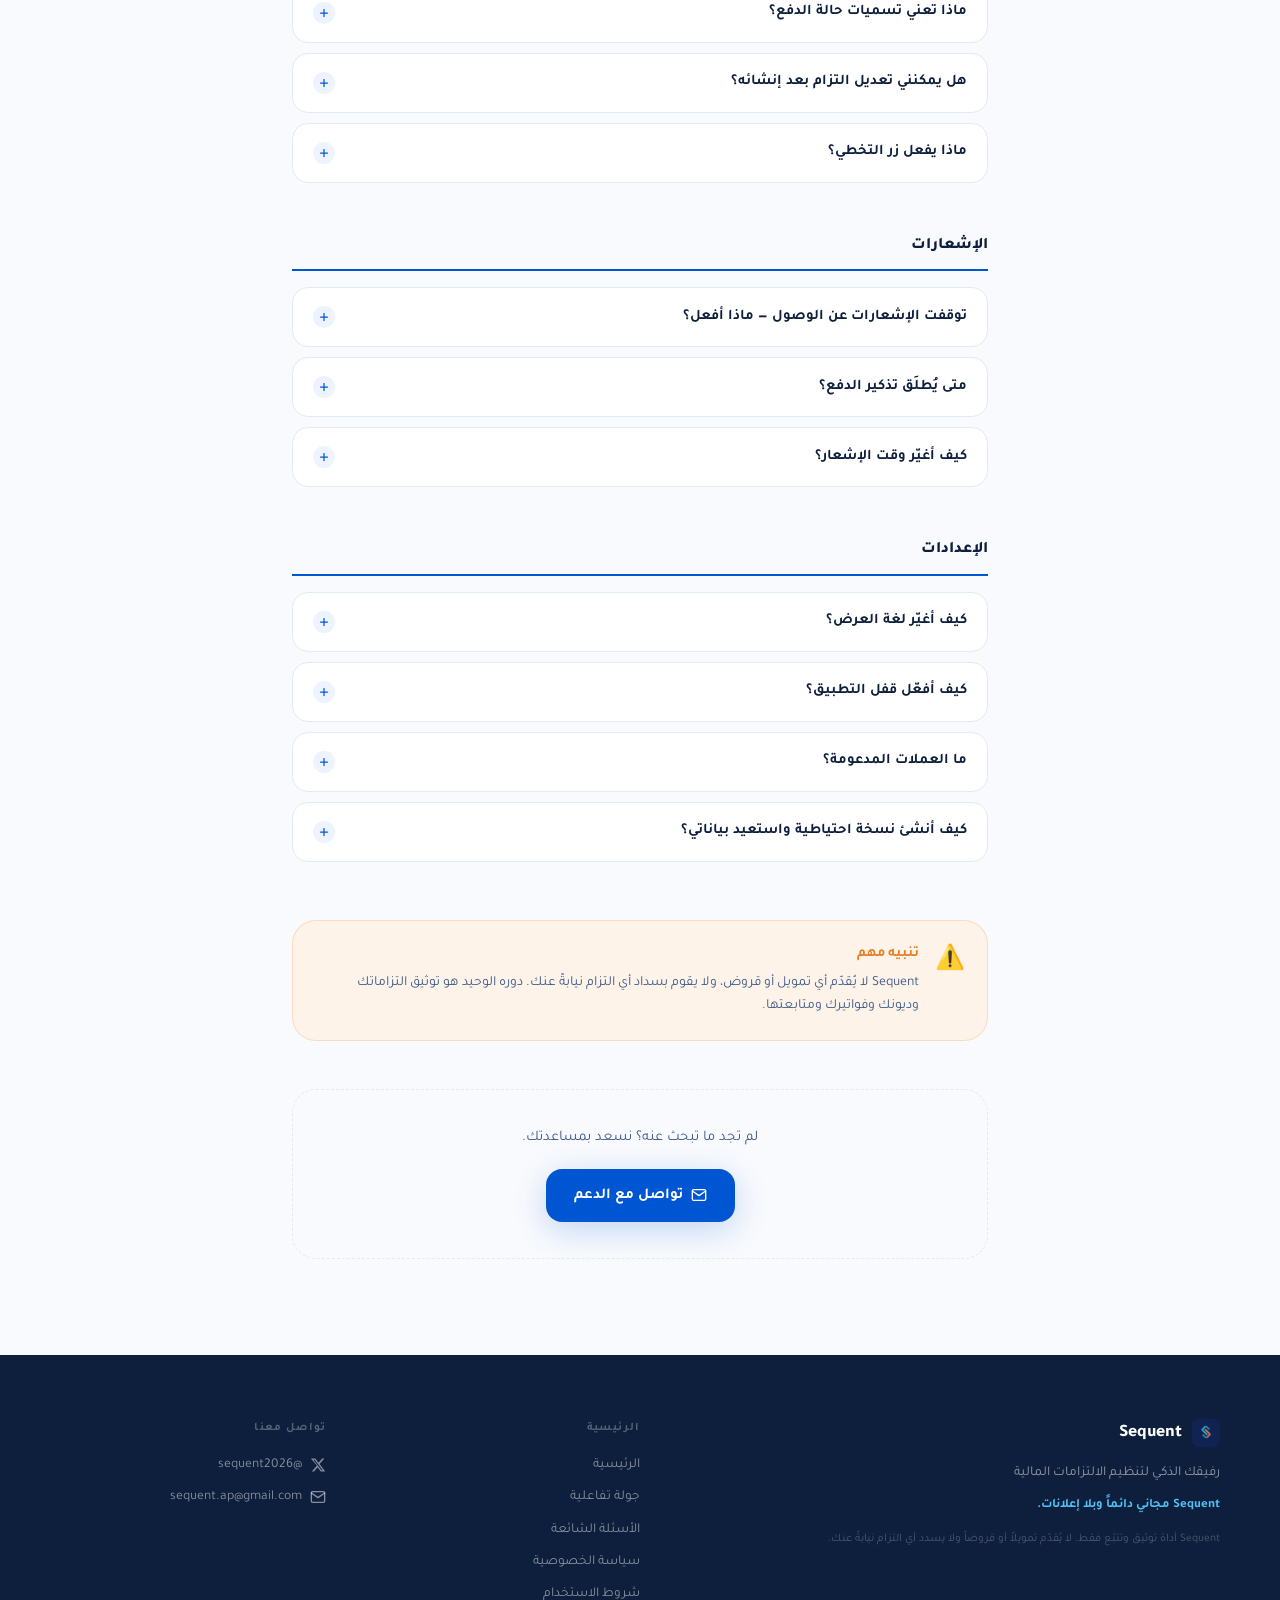
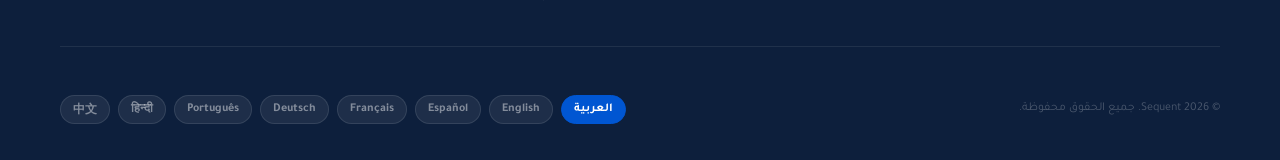
==== commit 7478156d: "Add Terms of Use page with 8-language i18n support - Add terms.html with 17 sections (Acceptance, De" ====
--- a/faq.html
+++ b/faq.html
@@ -274,6 +274,7 @@
         <a href="tour.html" data-i18n="footer_tour">جولة تفاعلية</a>
         <a href="faq.html" data-i18n="footer_faq">الأسئلة الشائعة</a>
         <a href="privacy.html" data-i18n="footer_privacy">سياسة الخصوصية</a>
+        <a href="terms.html" data-i18n="footer_terms">شروط الاستخدام</a>
       </div>
     </div>
     <div>
